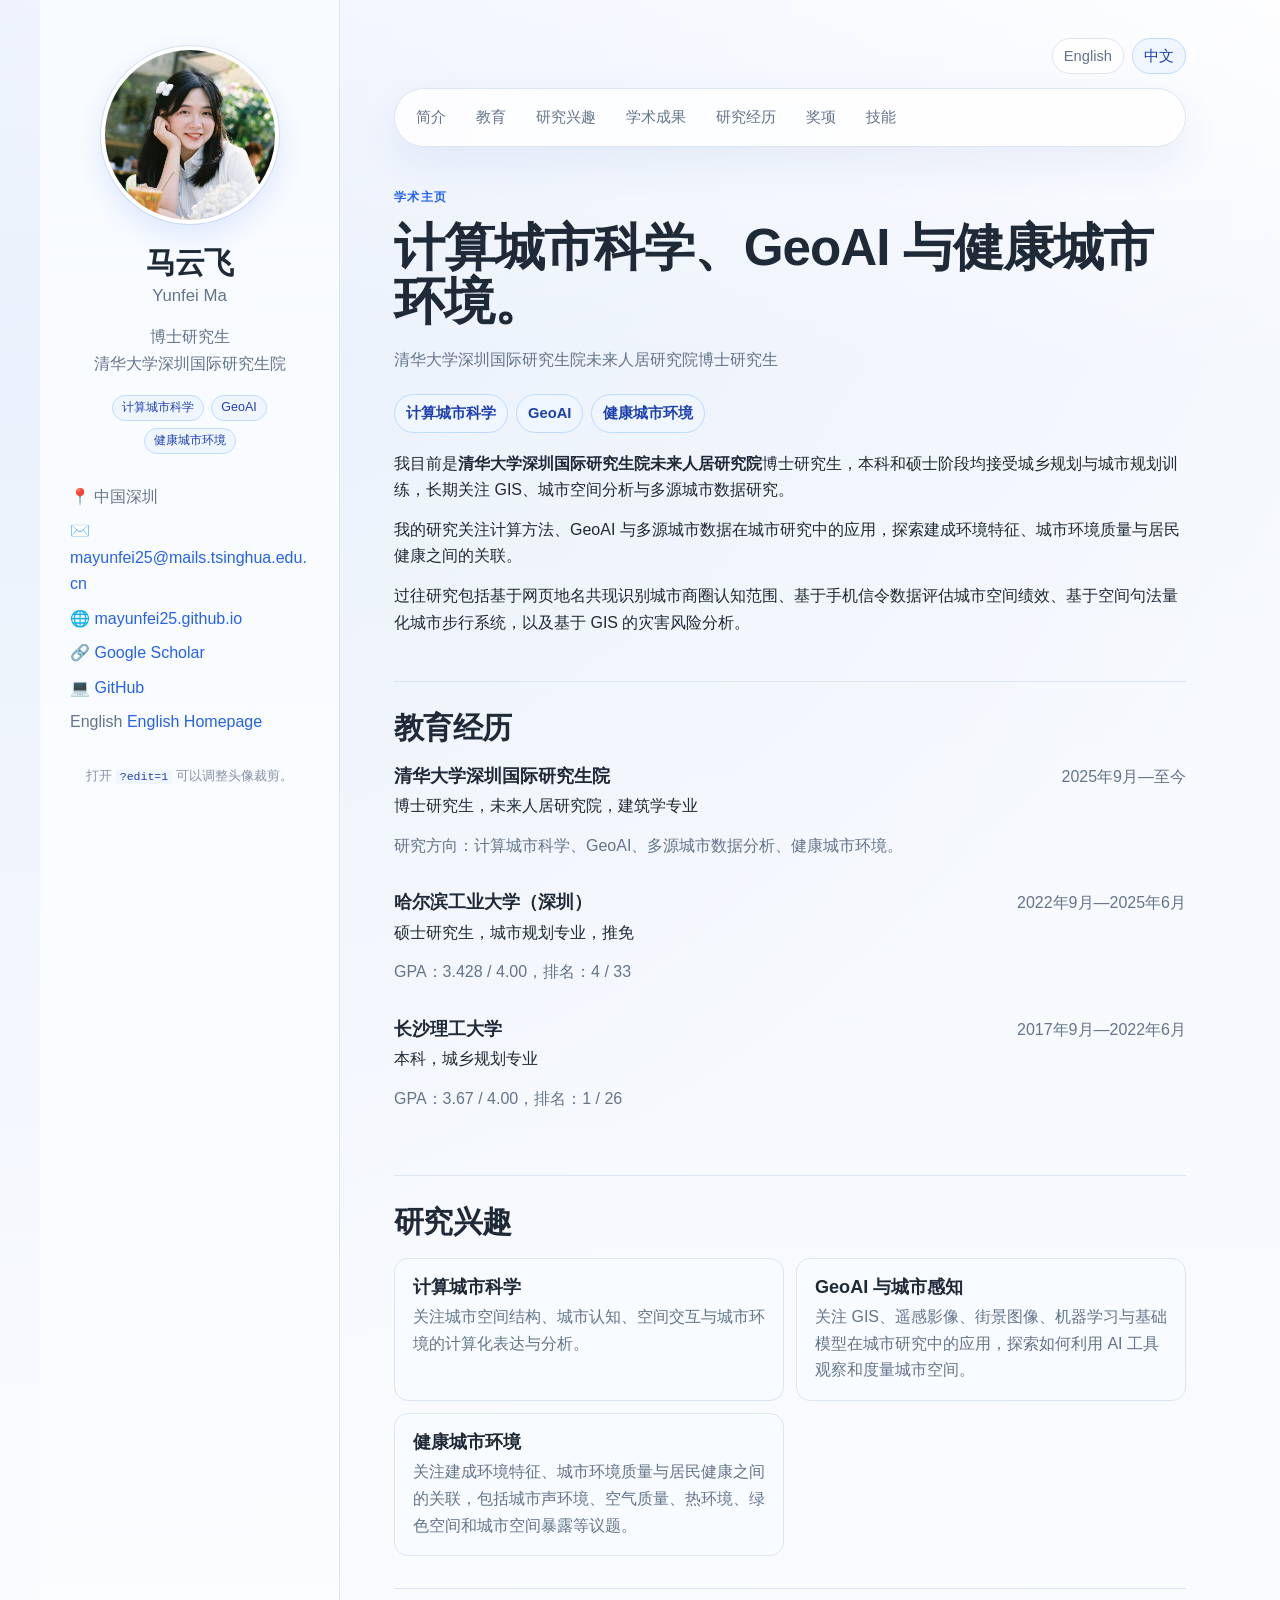
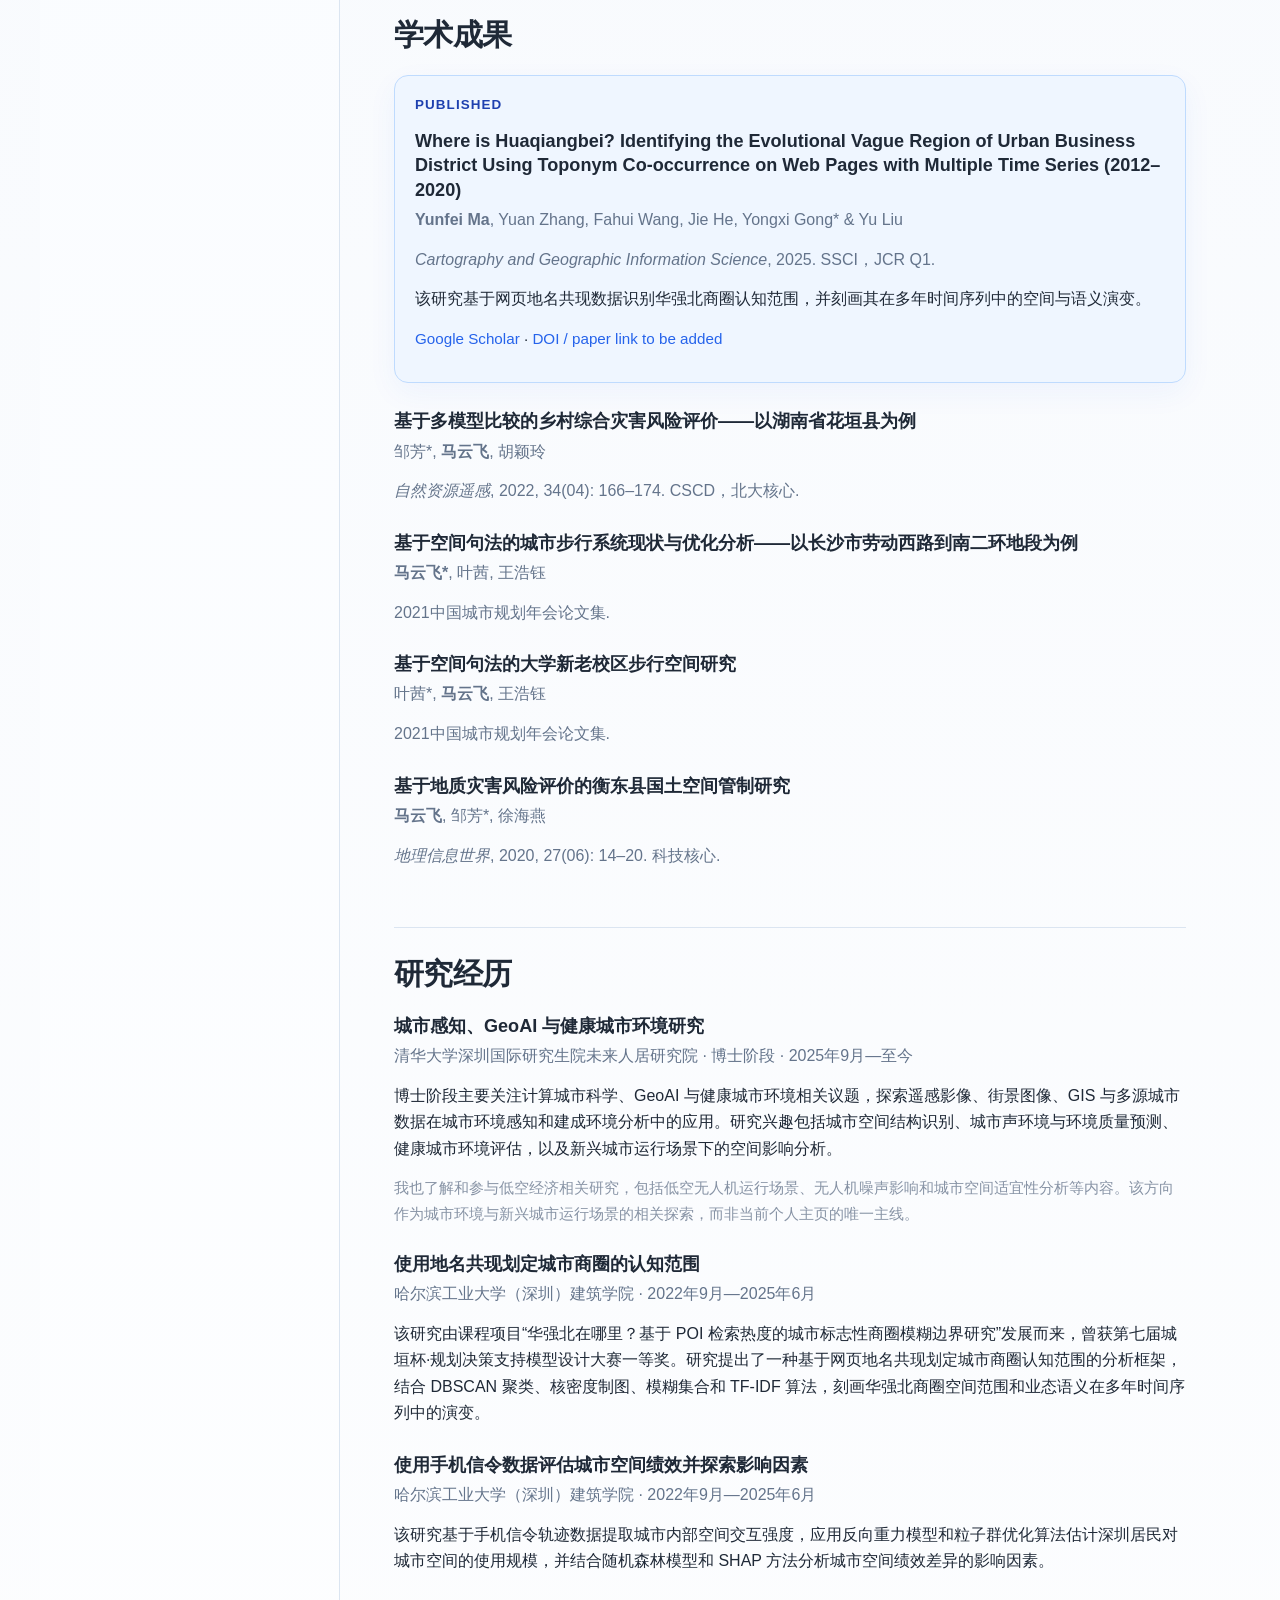
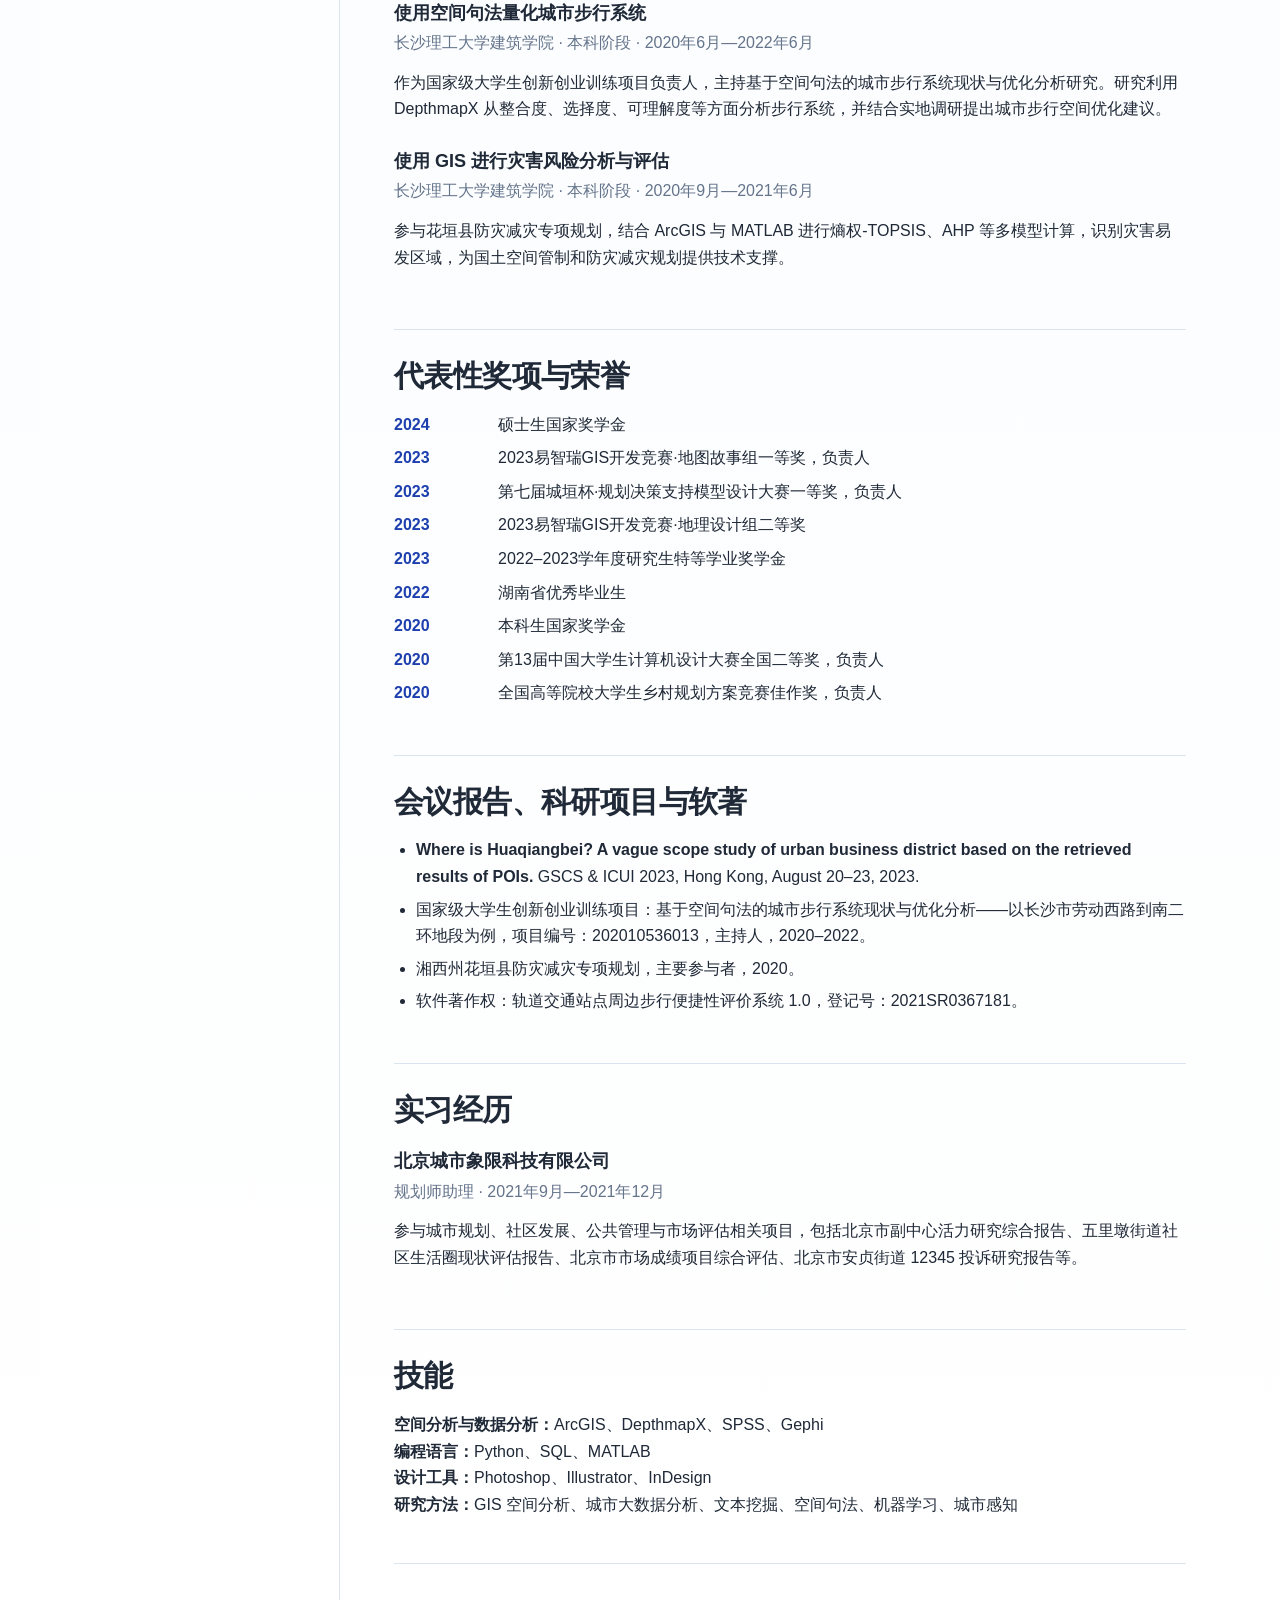
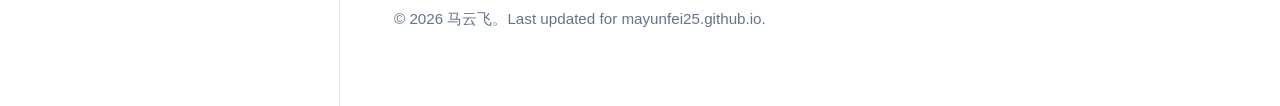
==== zh.html @ 51c007a1 "Add files via upload" ====
<!DOCTYPE html>
<html lang="zh-CN">
<head>
  <meta charset="UTF-8" />
  <meta name="viewport" content="width=device-width, initial-scale=1.0" />
  <title>马云飞 | 学术主页</title>
  <meta name="description" content="马云飞的学术主页：计算城市科学、GeoAI 与健康城市环境。" />
  <link rel="alternate" hreflang="en" href="index.html" />
  <link rel="stylesheet" href="styles.css" />
</head>

<body class="zh">
  <div class="page">
    <aside class="sidebar">
      <div class="profile">
        <div class="portrait-frame" id="portraitFrame" aria-label="马云飞头像">
          <img class="portrait" id="portraitImage" src="assets/profile.jpg" alt="马云飞头像" onerror="this.style.display='none';" />
          <div class="portrait-fallback">YM</div>
        </div>

        <h1>马云飞</h1>
        <p class="name-cn">Yunfei Ma</p>
        <p class="role">博士研究生<br />清华大学深圳国际研究生院</p>

        <div class="profile-tags">
          <span>计算城市科学</span>
          <span>GeoAI</span>
          <span>健康城市环境</span>
        </div>

        <ul class="profile-list">
          <li>📍 中国深圳</li>
          <li>✉️ <a href="mailto:mayunfei25@mails.tsinghua.edu.cn">mayunfei25@mails.tsinghua.edu.cn</a></li>
          <li>🌐 <a href="https://mayunfei25.github.io/">mayunfei25.github.io</a></li>
          <li>🔗 <a href="https://scholar.google.com/citations?hl=en&user=dMgCi0IAAAAJ">Google Scholar</a></li>
          <li>💻 <a href="https://github.com/mayunfei25">GitHub</a></li>
          <li>English <a href="index.html">English Homepage</a></li>
        </ul>

        <p class="photo-note">打开 <code>?edit=1</code> 可以调整头像裁剪。</p>
      </div>
    </aside>

    <main class="content">
      <div class="language-switch" aria-label="语言切换">
        <a href="index.html">English</a>
        <a class="active" href="zh.html">中文</a>
      </div>

      <nav class="topnav">
        <a href="#about">简介</a>
        <a href="#education">教育</a>
        <a href="#research">研究兴趣</a>
        <a href="#publications">学术成果</a>
        <a href="#projects">研究经历</a>
        <a href="#awards">奖项</a>
        <a href="#skills">技能</a>
      </nav>

      <section id="about" class="section intro-section">
        <p class="eyebrow">学术主页</p>
        <h2>计算城市科学、GeoAI 与健康城市环境。</h2>
        <p class="identity-line">清华大学深圳国际研究生院未来人居研究院博士研究生</p>
        <div class="interests-line">
          <span>计算城市科学</span>
          <span>GeoAI</span>
          <span>健康城市环境</span>
        </div>
        <p>
          我目前是<strong>清华大学深圳国际研究生院未来人居研究院</strong>博士研究生，本科和硕士阶段均接受城乡规划与城市规划训练，长期关注 GIS、城市空间分析与多源城市数据研究。
        </p>
        <p>
          我的研究关注计算方法、GeoAI 与多源城市数据在城市研究中的应用，探索建成环境特征、城市环境质量与居民健康之间的关联。
        </p>
        <p>
          过往研究包括基于网页地名共现识别城市商圈认知范围、基于手机信令数据评估城市空间绩效、基于空间句法量化城市步行系统，以及基于 GIS 的灾害风险分析。
        </p>
      </section>

      <section id="education" class="section">
        <h2>教育经历</h2>
        <div class="entry">
          <div class="entry-main">
            <h3>清华大学深圳国际研究生院</h3>
            <p>博士研究生，未来人居研究院，建筑学专业</p>
            <p class="muted">研究方向：计算城市科学、GeoAI、多源城市数据分析、健康城市环境。</p>
          </div>
          <div class="entry-date">2025年9月—至今</div>
        </div>
        <div class="entry">
          <div class="entry-main">
            <h3>哈尔滨工业大学（深圳）</h3>
            <p>硕士研究生，城市规划专业，推免</p>
            <p class="muted">GPA：3.428 / 4.00，排名：4 / 33</p>
          </div>
          <div class="entry-date">2022年9月—2025年6月</div>
        </div>
        <div class="entry">
          <div class="entry-main">
            <h3>长沙理工大学</h3>
            <p>本科，城乡规划专业</p>
            <p class="muted">GPA：3.67 / 4.00，排名：1 / 26</p>
          </div>
          <div class="entry-date">2017年9月—2022年6月</div>
        </div>
      </section>

      <section id="research" class="section">
        <h2>研究兴趣</h2>
        <div class="research-grid">
          <article>
            <h3>计算城市科学</h3>
            <p>关注城市空间结构、城市认知、空间交互与城市环境的计算化表达与分析。</p>
          </article>
          <article>
            <h3>GeoAI 与城市感知</h3>
            <p>关注 GIS、遥感影像、街景图像、机器学习与基础模型在城市研究中的应用，探索如何利用 AI 工具观察和度量城市空间。</p>
          </article>
          <article>
            <h3>健康城市环境</h3>
            <p>关注建成环境特征、城市环境质量与居民健康之间的关联，包括城市声环境、空气质量、热环境、绿色空间和城市空间暴露等议题。</p>
          </article>
        </div>
      </section>

      <section id="publications" class="section">
        <h2>学术成果</h2>
        <article class="publication featured">
          <p class="pub-status">Published</p>
          <h3>Where is Huaqiangbei? Identifying the Evolutional Vague Region of Urban Business District Using Toponym Co-occurrence on Web Pages with Multiple Time Series (2012–2020)</h3>
          <p class="authors"><strong>Yunfei Ma</strong>, Yuan Zhang, Fahui Wang, Jie He, Yongxi Gong* &amp; Yu Liu</p>
          <p class="venue"><em>Cartography and Geographic Information Science</em>, 2025. SSCI，JCR Q1.</p>
          <p>该研究基于网页地名共现数据识别华强北商圈认知范围，并刻画其在多年时间序列中的空间与语义演变。</p>
          <p class="links"><a href="https://scholar.google.com/citations?hl=en&user=dMgCi0IAAAAJ">Google Scholar</a> · <a href="#">DOI / paper link to be added</a></p>
        </article>
        <article class="publication">
          <h3>基于多模型比较的乡村综合灾害风险评价——以湖南省花垣县为例</h3>
          <p class="authors">邹芳*, <strong>马云飞</strong>, 胡颖玲</p>
          <p class="venue"><em>自然资源遥感</em>, 2022, 34(04): 166–174. CSCD，北大核心.</p>
        </article>
        <article class="publication">
          <h3>基于空间句法的城市步行系统现状与优化分析——以长沙市劳动西路到南二环地段为例</h3>
          <p class="authors"><strong>马云飞*</strong>, 叶茜, 王浩钰</p>
          <p class="venue">2021中国城市规划年会论文集.</p>
        </article>
        <article class="publication">
          <h3>基于空间句法的大学新老校区步行空间研究</h3>
          <p class="authors">叶茜*, <strong>马云飞</strong>, 王浩钰</p>
          <p class="venue">2021中国城市规划年会论文集.</p>
        </article>
        <article class="publication">
          <h3>基于地质灾害风险评价的衡东县国土空间管制研究</h3>
          <p class="authors"><strong>马云飞</strong>, 邹芳*, 徐海燕</p>
          <p class="venue"><em>地理信息世界</em>, 2020, 27(06): 14–20. 科技核心.</p>
        </article>
      </section>

      <section id="projects" class="section">
        <h2>研究经历</h2>
        <article class="project">
          <h3>城市感知、GeoAI 与健康城市环境研究</h3>
          <p class="muted">清华大学深圳国际研究生院未来人居研究院 · 博士阶段 · 2025年9月—至今</p>
          <p>博士阶段主要关注计算城市科学、GeoAI 与健康城市环境相关议题，探索遥感影像、街景图像、GIS 与多源城市数据在城市环境感知和建成环境分析中的应用。研究兴趣包括城市空间结构识别、城市声环境与环境质量预测、健康城市环境评估，以及新兴城市运行场景下的空间影响分析。</p>
          <p class="subtle-note">我也了解和参与低空经济相关研究，包括低空无人机运行场景、无人机噪声影响和城市空间适宜性分析等内容。该方向作为城市环境与新兴城市运行场景的相关探索，而非当前个人主页的唯一主线。</p>
        </article>
        <article class="project">
          <h3>使用地名共现划定城市商圈的认知范围</h3>
          <p class="muted">哈尔滨工业大学（深圳）建筑学院 · 2022年9月—2025年6月</p>
          <p>该研究由课程项目“华强北在哪里？基于 POI 检索热度的城市标志性商圈模糊边界研究”发展而来，曾获第七届城垣杯·规划决策支持模型设计大赛一等奖。研究提出了一种基于网页地名共现划定城市商圈认知范围的分析框架，结合 DBSCAN 聚类、核密度制图、模糊集合和 TF-IDF 算法，刻画华强北商圈空间范围和业态语义在多年时间序列中的演变。</p>
        </article>
        <article class="project">
          <h3>使用手机信令数据评估城市空间绩效并探索影响因素</h3>
          <p class="muted">哈尔滨工业大学（深圳）建筑学院 · 2022年9月—2025年6月</p>
          <p>该研究基于手机信令轨迹数据提取城市内部空间交互强度，应用反向重力模型和粒子群优化算法估计深圳居民对城市空间的使用规模，并结合随机森林模型和 SHAP 方法分析城市空间绩效差异的影响因素。</p>
        </article>
        <article class="project">
          <h3>使用空间句法量化城市步行系统</h3>
          <p class="muted">长沙理工大学建筑学院 · 本科阶段 · 2020年6月—2022年6月</p>
          <p>作为国家级大学生创新创业训练项目负责人，主持基于空间句法的城市步行系统现状与优化分析研究。研究利用 DepthmapX 从整合度、选择度、可理解度等方面分析步行系统，并结合实地调研提出城市步行空间优化建议。</p>
        </article>
        <article class="project">
          <h3>使用 GIS 进行灾害风险分析与评估</h3>
          <p class="muted">长沙理工大学建筑学院 · 本科阶段 · 2020年9月—2021年6月</p>
          <p>参与花垣县防灾减灾专项规划，结合 ArcGIS 与 MATLAB 进行熵权-TOPSIS、AHP 等多模型计算，识别灾害易发区域，为国土空间管制和防灾减灾规划提供技术支撑。</p>
        </article>
      </section>

      <section id="awards" class="section">
        <h2>代表性奖项与荣誉</h2>
        <ul class="award-list">
          <li><span>2024</span> 硕士生国家奖学金</li>
          <li><span>2023</span> 2023易智瑞GIS开发竞赛·地图故事组一等奖，负责人</li>
          <li><span>2023</span> 第七届城垣杯·规划决策支持模型设计大赛一等奖，负责人</li>
          <li><span>2023</span> 2023易智瑞GIS开发竞赛·地理设计组二等奖</li>
          <li><span>2023</span> 2022–2023学年度研究生特等学业奖学金</li>
          <li><span>2022</span> 湖南省优秀毕业生</li>
          <li><span>2020</span> 本科生国家奖学金</li>
          <li><span>2020</span> 第13届中国大学生计算机设计大赛全国二等奖，负责人</li>
          <li><span>2020</span> 全国高等院校大学生乡村规划方案竞赛佳作奖，负责人</li>
        </ul>
      </section>

      <section id="presentations" class="section">
        <h2>会议报告、科研项目与软著</h2>
        <ul class="compact-list">
          <li><strong>Where is Huaqiangbei? A vague scope study of urban business district based on the retrieved results of POIs.</strong> GSCS &amp; ICUI 2023, Hong Kong, August 20–23, 2023.</li>
          <li>国家级大学生创新创业训练项目：基于空间句法的城市步行系统现状与优化分析——以长沙市劳动西路到南二环地段为例，项目编号：202010536013，主持人，2020–2022。</li>
          <li>湘西州花垣县防灾减灾专项规划，主要参与者，2020。</li>
          <li>软件著作权：轨道交通站点周边步行便捷性评价系统 1.0，登记号：2021SR0367181。</li>
        </ul>
      </section>

      <section id="internship" class="section">
        <h2>实习经历</h2>
        <article class="project">
          <h3>北京城市象限科技有限公司</h3>
          <p class="muted">规划师助理 · 2021年9月—2021年12月</p>
          <p>参与城市规划、社区发展、公共管理与市场评估相关项目，包括北京市副中心活力研究综合报告、五里墩街道社区生活圈现状评估报告、北京市市场成绩项目综合评估、北京市安贞街道 12345 投诉研究报告等。</p>
        </article>
      </section>

      <section id="skills" class="section">
        <h2>技能</h2>
        <p>
          <strong>空间分析与数据分析：</strong>ArcGIS、DepthmapX、SPSS、Gephi<br />
          <strong>编程语言：</strong>Python、SQL、MATLAB<br />
          <strong>设计工具：</strong>Photoshop、Illustrator、InDesign<br />
          <strong>研究方法：</strong>GIS 空间分析、城市大数据分析、文本挖掘、空间句法、机器学习、城市感知
        </p>
      </section>

      <footer class="footer">
        <p>© 2026 马云飞。Last updated for mayunfei25.github.io.</p>
      </footer>
    </main>
  </div>


  <div id="cropEditor" class="crop-editor" aria-live="polite">
    <div class="crop-editor-header">
      <strong>Realtime portrait editor</strong>
      <button type="button" id="closeCropEditor" aria-label="Close editor">×</button>
    </div>

    <p class="crop-editor-help">
      Drag the portrait directly. Use the mouse wheel or slider to zoom.
    </p>

    <label>
      Move X
      <input id="cropX" type="range" min="-220" max="220" step="1" value="2" />
      <span id="cropXValue">2px</span>
    </label>

    <label>
      Move Y
      <input id="cropY" type="range" min="-220" max="220" step="1" value="-7" />
      <span id="cropYValue">-7px</span>
    </label>

    <label>
      Zoom
      <input id="cropScale" type="range" min="1" max="3" step="0.01" value="1.09" />
      <span id="cropScaleValue">1.09</span>
    </label>

    <div class="crop-editor-actions">
      <button type="button" id="copyCropCss">Copy final CSS</button>
      <button type="button" id="resetCrop">Reset</button>
    </div>

    <textarea id="cropCssOutput" readonly></textarea>

    <p class="crop-editor-help small">
      Paste the copied variables into the <code>:root</code> block in <code>styles.css</code>, then commit.
    </p>
  </div>

  <script src="script.js"></script>
</body>
</html>
---- styles.css ----
:root {
  --text: #1f2937;
  --muted: #64748b;
  --soft-muted: #8793a5;
  --line: #dbe5f1;
  --link: #2563eb;
  --link-hover: #1d4ed8;
  --sidebar: #f8fbff;
  --page-bg: #f6f9fd;
  --surface: #ffffff;
  --surface-soft: #f8fbff;
  --blue-soft: #eff6ff;
  --blue-line: #bfdbfe;
  --blue-ink: #1e40af;
  --shadow: 0 16px 42px rgba(30, 64, 175, 0.07);
  --max-width: 1200px;

  /*
    Portrait crop variables.
    Your current preferred values are saved here.
    Use https://mayunfei25.github.io/?edit=1 to adjust visually.
  */
  --portrait-move-x: 2px;
  --portrait-move-y: -7px;
  --portrait-scale: 1.09;
}

* {
  box-sizing: border-box;
}

html {
  scroll-behavior: smooth;
}

body {
  margin: 0;
  color: var(--text);
  background:
    radial-gradient(circle at 0% 0%, rgba(37, 99, 235, 0.075), transparent 28%),
    linear-gradient(180deg, #ffffff 0%, var(--page-bg) 360px, #ffffff 100%);
  font-family: Inter, -apple-system, BlinkMacSystemFont, "Segoe UI", Roboto, "Helvetica Neue",
    Arial, "PingFang SC", "Microsoft YaHei", sans-serif;
  font-size: 16px;
  line-height: 1.66;
}

a {
  color: var(--link);
  text-decoration: none;
}

a:hover {
  color: var(--link-hover);
  text-decoration: underline;
}

code {
  font-family: "SFMono-Regular", Consolas, "Liberation Mono", Menlo, monospace;
  font-size: 0.88em;
  background: var(--blue-soft);
  color: var(--blue-ink);
  padding: 0.08rem 0.25rem;
  border-radius: 4px;
}

.page {
  max-width: var(--max-width);
  margin: 0 auto;
  display: grid;
  grid-template-columns: 300px minmax(0, 1fr);
  min-height: 100vh;
}

.sidebar {
  border-right: 1px solid var(--line);
  background: linear-gradient(180deg, var(--sidebar), #ffffff);
  padding: 46px 30px;
}

.profile {
  position: sticky;
  top: 36px;
  text-align: center;
}

.portrait-frame {
  position: relative;
  width: 178px;
  height: 178px;
  margin: 0 auto;
  border-radius: 50%;
  overflow: hidden;
  border: 4px solid #ffffff;
  background: #ffffff;
  box-shadow: 0 12px 30px rgba(37, 99, 235, 0.12), 0 0 0 1px var(--line);
}

.portrait-frame.editing {
  outline: 3px solid rgba(37, 99, 235, 0.22);
  cursor: grab;
}

.portrait-frame.editing:active {
  cursor: grabbing;
}

.portrait {
  position: absolute;
  z-index: 2;
  top: 50%;
  left: 50%;
  width: auto;
  height: auto;
  max-width: none;
  max-height: none;
  min-width: 100%;
  min-height: 100%;
  display: block;
  user-select: none;
  -webkit-user-drag: none;
  transform:
    translate(-50%, -50%)
    translate(var(--portrait-move-x), var(--portrait-move-y))
    scale(var(--portrait-scale));
  transform-origin: center center;
}

.portrait.is-landscape {
  height: 100%;
  width: auto;
}

.portrait.is-portrait,
.portrait.is-square {
  width: 100%;
  height: auto;
}

.portrait-fallback {
  position: absolute;
  inset: 0;
  z-index: 1;
  display: grid;
  place-items: center;
  background: linear-gradient(135deg, #eff6ff, #f8fbff);
  color: var(--link);
  font-size: 2.4rem;
  font-weight: 800;
  letter-spacing: 0.02em;
}

.profile h1 {
  margin: 22px 0 2px;
  font-size: 1.86rem;
  line-height: 1.15;
  letter-spacing: -0.035em;
}

.name-cn {
  margin: 0 0 14px;
  color: var(--muted);
  font-size: 1.05rem;
}

.role {
  color: var(--muted);
  margin: 0 0 18px;
}

.profile-tags {
  display: flex;
  flex-wrap: wrap;
  justify-content: center;
  gap: 7px;
  margin-bottom: 22px;
}

.profile-tags span {
  color: var(--blue-ink);
  background: var(--blue-soft);
  border: 1px solid var(--blue-line);
  border-radius: 999px;
  padding: 5px 9px;
  font-size: 0.78rem;
  line-height: 1.1;
}

.profile-list {
  list-style: none;
  padding: 0;
  margin: 0;
  text-align: left;
  display: inline-block;
  word-break: break-word;
}

.profile-list li {
  margin: 8px 0;
  color: var(--muted);
}

.photo-note {
  margin: 22px auto 0;
  max-width: 210px;
  color: var(--soft-muted);
  font-size: 0.82rem;
  line-height: 1.45;
}

.content {
  padding: 38px 54px 60px;
  max-width: 900px;
}

.topnav {
  border: 1px solid var(--line);
  border-radius: 999px;
  padding: 9px;
  margin-bottom: 30px;
  display: flex;
  gap: 6px;
  flex-wrap: wrap;
  background: rgba(255, 255, 255, 0.86);
  box-shadow: var(--shadow);
}

.topnav a {
  color: var(--muted);
  border-radius: 999px;
  padding: 7px 12px;
  font-size: 0.94rem;
}

.topnav a:hover {
  color: var(--blue-ink);
  background: var(--blue-soft);
  text-decoration: none;
}

.section {
  padding: 28px 0 32px;
  border-bottom: 1px solid var(--line);
}

.section h2 {
  margin: 0 0 18px;
  font-size: 1.86rem;
  line-height: 1.2;
  font-weight: 750;
  letter-spacing: -0.035em;
}

.intro-section {
  padding-top: 10px;
}

.intro-section h2 {
  max-width: 760px;
  font-size: clamp(2rem, 4vw, 3.25rem);
  line-height: 1.05;
  letter-spacing: -0.06em;
}

.eyebrow {
  margin: 0 0 10px;
  color: var(--link);
  text-transform: uppercase;
  letter-spacing: 0.12em;
  font-size: 0.78rem;
  font-weight: 800;
}

.section h3 {
  margin: 0 0 5px;
  font-size: 1.13rem;
  line-height: 1.35;
}

.section p {
  margin: 0 0 13px;
}

.muted,
.authors,
.venue,
.entry-date {
  color: var(--muted);
}

ul {
  padding-left: 22px;
  margin-top: 0;
}

li {
  margin: 7px 0;
}

.news-list,
.award-list {
  list-style: none;
  padding-left: 0;
}

.news-list li,
.award-list li {
  display: grid;
  grid-template-columns: 88px 1fr;
  gap: 16px;
}

.news-list span,
.award-list span {
  font-weight: 750;
  color: var(--blue-ink);
}

.research-grid {
  display: grid;
  grid-template-columns: 1fr 1fr;
  gap: 12px;
}

.research-grid article {
  background: var(--surface-soft);
  border: 1px solid var(--line);
  border-radius: 14px;
  padding: 16px 18px;
}

.research-grid p {
  color: var(--muted);
  margin-bottom: 0;
}

.entry {
  display: grid;
  grid-template-columns: 1fr auto;
  gap: 18px;
  margin: 18px 0;
}

.project,
.publication {
  margin: 22px 0 26px;
}

.publication.featured {
  border: 1px solid var(--blue-line);
  background: var(--blue-soft);
  border-radius: 14px;
  padding: 18px 20px;
  box-shadow: 0 10px 30px rgba(37, 99, 235, 0.055);
}

.pub-status {
  color: var(--blue-ink);
  font-size: 0.84rem;
  font-weight: 750;
  text-transform: uppercase;
  letter-spacing: 0.08em;
  margin-bottom: 8px;
}

.links {
  font-size: 0.95rem;
}

.footer {
  padding-top: 26px;
  color: var(--muted);
  font-size: 0.95rem;
}

/* Realtime crop editor. It appears only when the URL contains ?edit=1. */
.crop-editor {
  display: none;
  position: fixed;
  right: 22px;
  bottom: 22px;
  z-index: 9999;
  width: min(380px, calc(100vw - 44px));
  background: #ffffff;
  border: 1px solid var(--line);
  border-radius: 14px;
  box-shadow: 0 18px 60px rgba(15, 23, 42, 0.16);
  padding: 16px;
}

.crop-editor.is-visible {
  display: block;
}

.crop-editor-header {
  display: flex;
  justify-content: space-between;
  align-items: center;
  gap: 12px;
}

.crop-editor-header button {
  border: 0;
  background: var(--blue-soft);
  color: var(--blue-ink);
  border-radius: 999px;
  width: 28px;
  height: 28px;
  cursor: pointer;
  font-size: 18px;
}

.crop-editor-help {
  color: var(--muted);
  font-size: 0.9rem;
  margin: 10px 0 14px;
}

.crop-editor-help.small {
  font-size: 0.82rem;
  margin-bottom: 0;
}

.crop-editor label {
  display: grid;
  grid-template-columns: 72px 1fr 54px;
  gap: 10px;
  align-items: center;
  margin: 12px 0;
  color: var(--muted);
  font-size: 0.92rem;
}

.crop-editor input[type="range"] {
  width: 100%;
}

.crop-editor-actions {
  display: flex;
  gap: 8px;
  margin: 14px 0 10px;
}

.crop-editor-actions button {
  border: 1px solid var(--line);
  background: #f8fbff;
  border-radius: 8px;
  padding: 8px 10px;
  cursor: pointer;
}

.crop-editor-actions button:first-child {
  background: var(--link);
  color: #ffffff;
  border-color: var(--link);
}

.crop-editor textarea {
  width: 100%;
  min-height: 92px;
  resize: vertical;
  border: 1px solid var(--line);
  border-radius: 8px;
  padding: 10px;
  font-family: "SFMono-Regular", Consolas, "Liberation Mono", Menlo, monospace;
  font-size: 0.82rem;
  color: var(--text);
}

@media (max-width: 880px) {
  .page {
    display: block;
  }

  .sidebar {
    border-right: 0;
    border-bottom: 1px solid var(--line);
    padding: 28px 22px;
  }

  .profile {
    position: static;
  }

  .profile-list {
    text-align: center;
  }

  .content {
    padding: 28px 22px 48px;
    max-width: none;
  }

  .topnav {
    border-radius: 18px;
  }

  .entry,
  .news-list li,
  .award-list li,
  .research-grid {
    grid-template-columns: 1fr;
    gap: 3px;
  }

  .crop-editor {
    right: 12px;
    bottom: 12px;
    width: calc(100vw - 24px);
  }
}


/* Bilingual website additions */
.language-switch {
  display: flex;
  justify-content: flex-end;
  align-items: center;
  gap: 8px;
  margin-bottom: 14px;
  color: var(--soft-muted);
  font-size: 0.92rem;
}

.language-switch a {
  border: 1px solid var(--line);
  border-radius: 999px;
  padding: 5px 11px;
  color: var(--muted);
  background: rgba(255, 255, 255, 0.82);
}

.language-switch a.active,
.language-switch a:hover {
  color: var(--blue-ink);
  background: var(--blue-soft);
  border-color: var(--blue-line);
  text-decoration: none;
}

.identity-line {
  color: var(--muted);
  margin-top: -6px;
  margin-bottom: 18px;
  font-size: 1.02rem;
}

.interests-line {
  display: inline-flex;
  flex-wrap: wrap;
  gap: 8px;
  align-items: center;
  margin: 8px 0 18px;
}

.interests-line span {
  color: var(--blue-ink);
  background: var(--blue-soft);
  border: 1px solid var(--blue-line);
  border-radius: 999px;
  padding: 6px 11px;
  font-weight: 650;
  font-size: 0.92rem;
}

.subtle-note {
  color: var(--soft-muted);
  font-size: 0.95rem;
}

.zh .section h2,
.zh .intro-section h2 {
  letter-spacing: -0.02em;
}

.zh .topnav a {
  font-size: 0.93rem;
}

.compact-list li {
  margin: 6px 0;
}
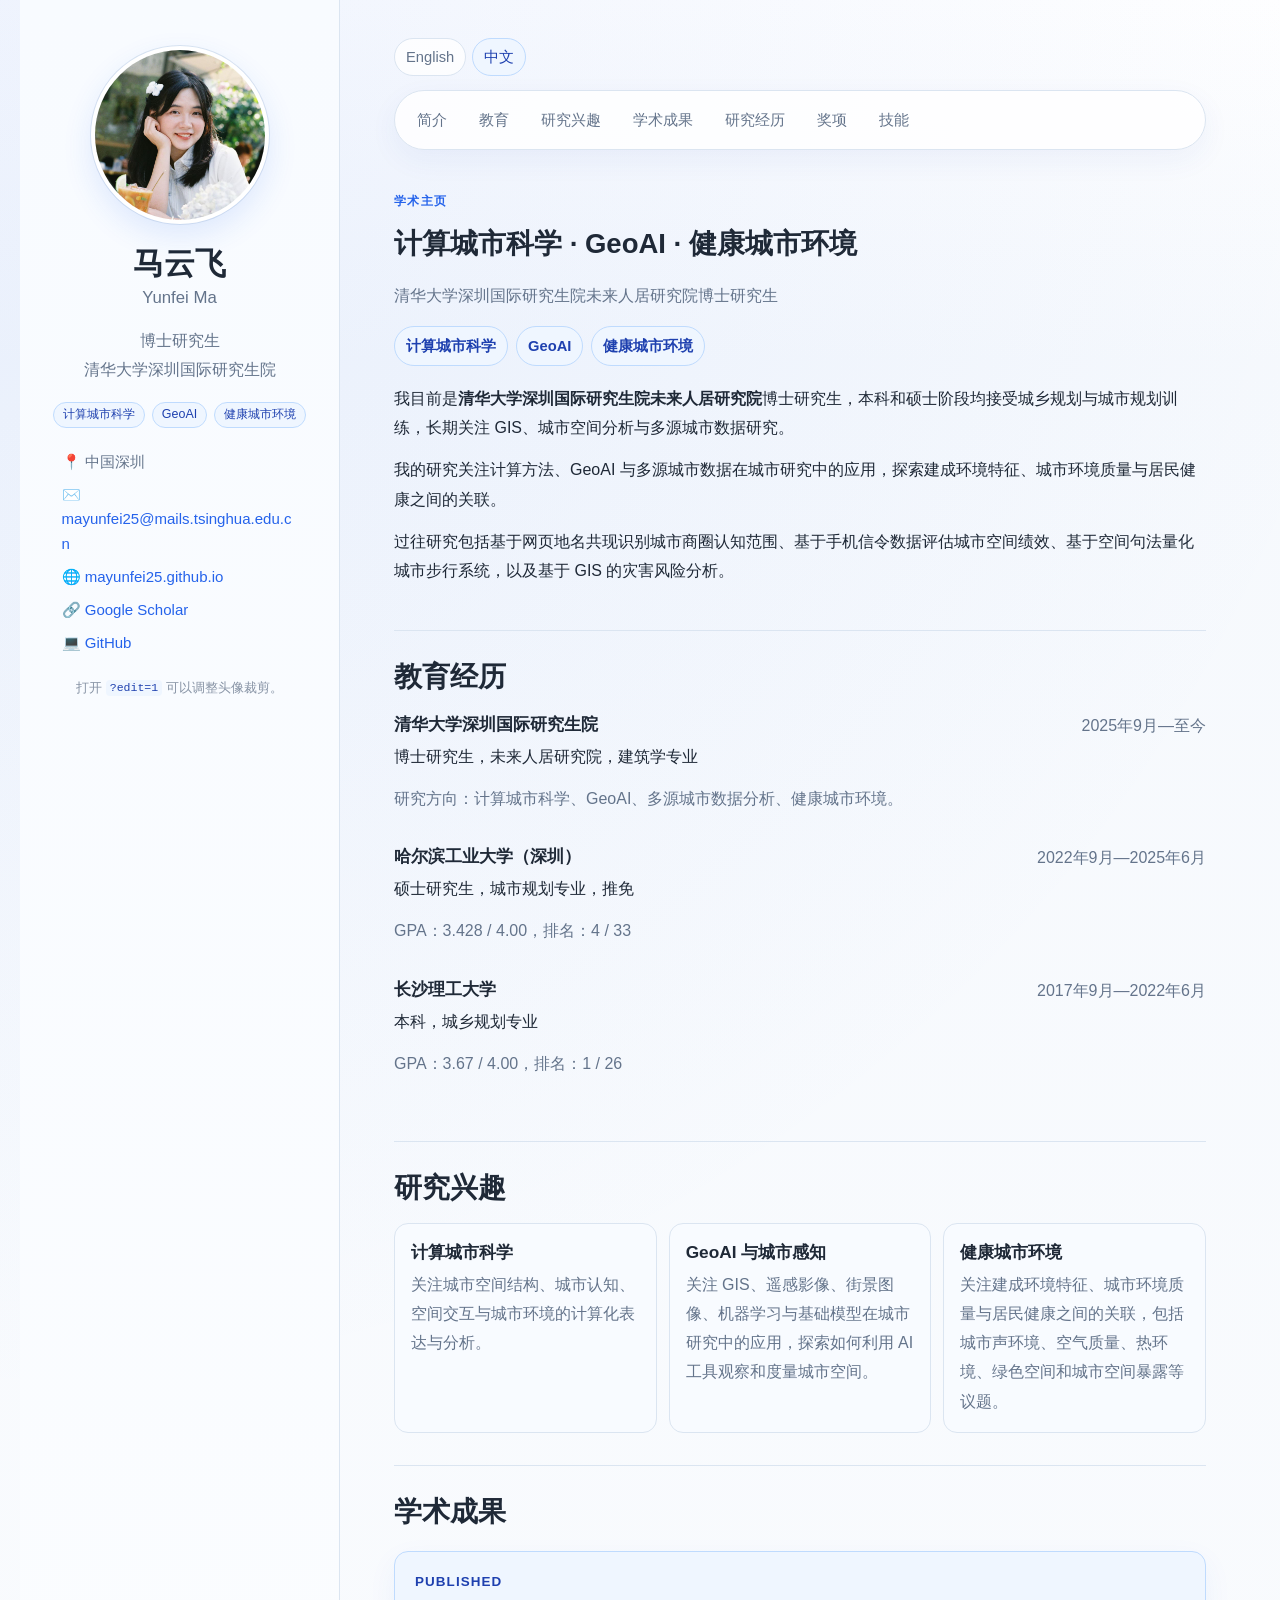
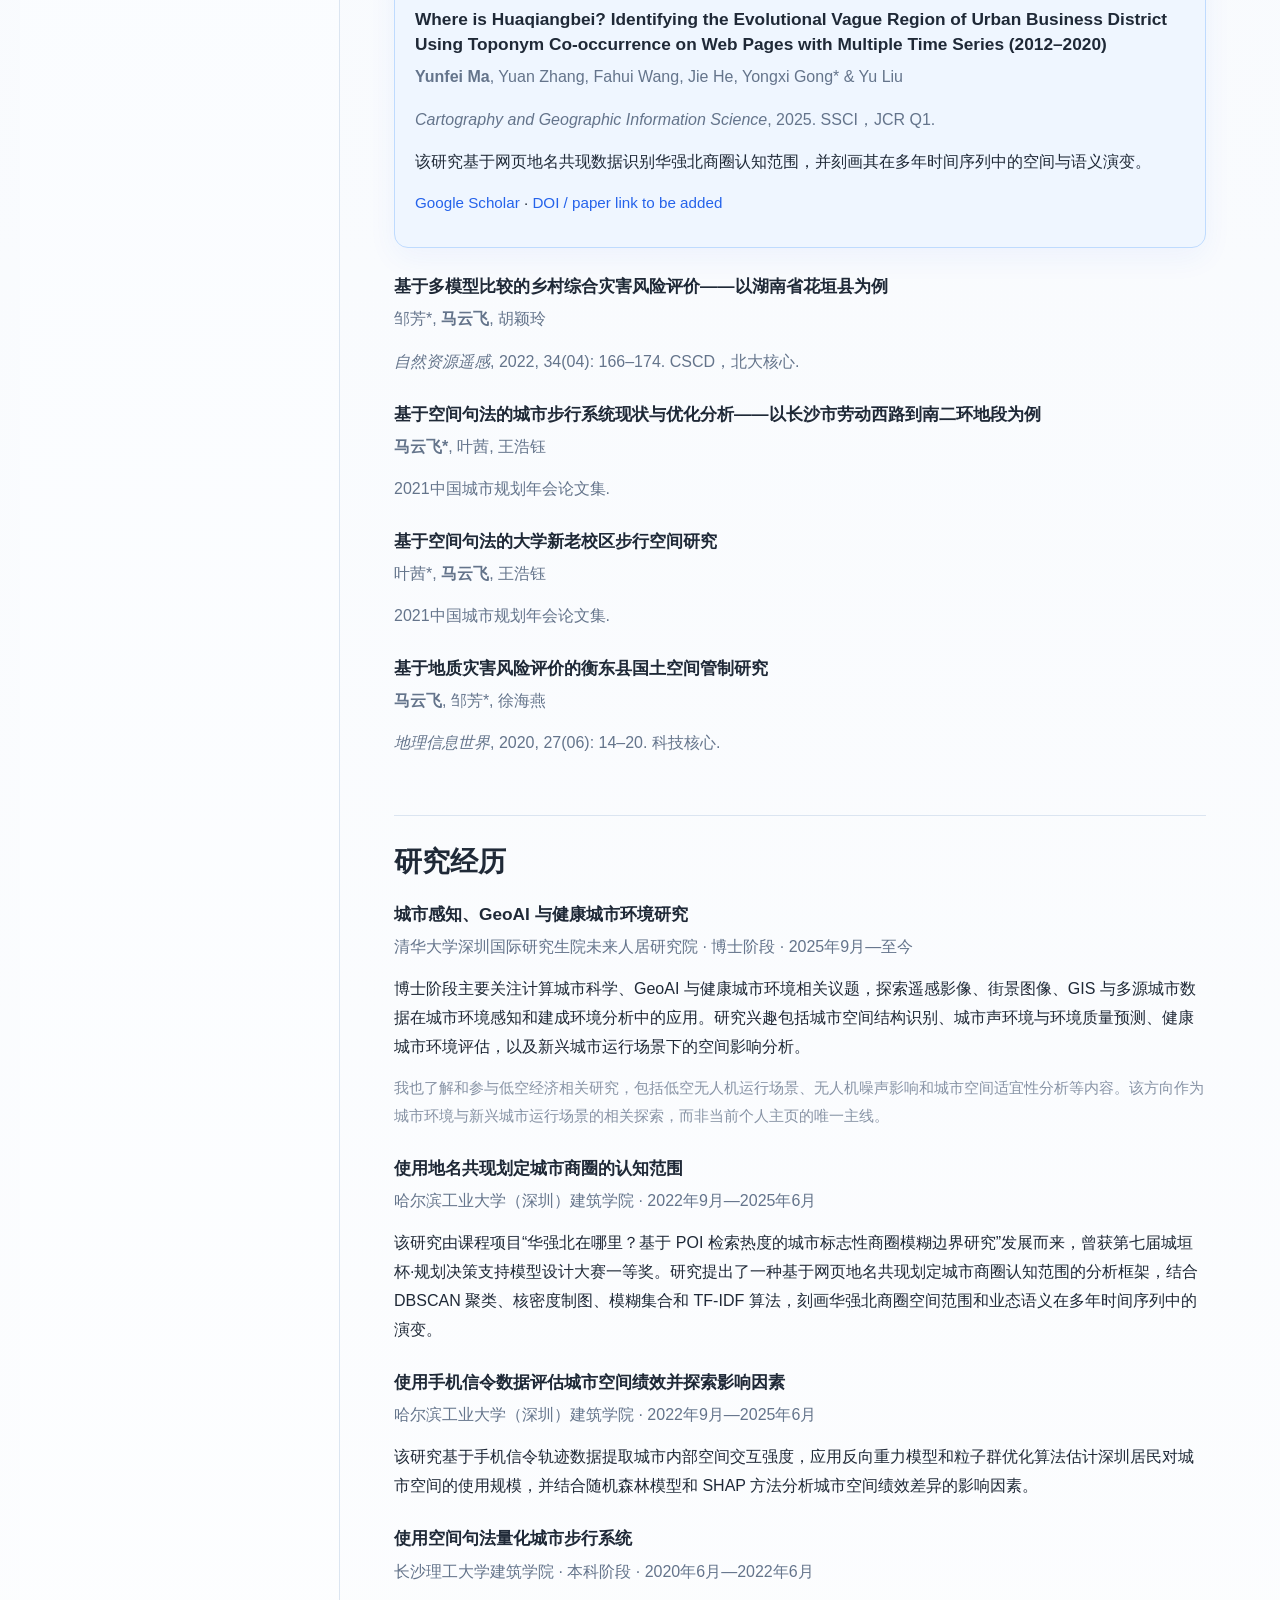
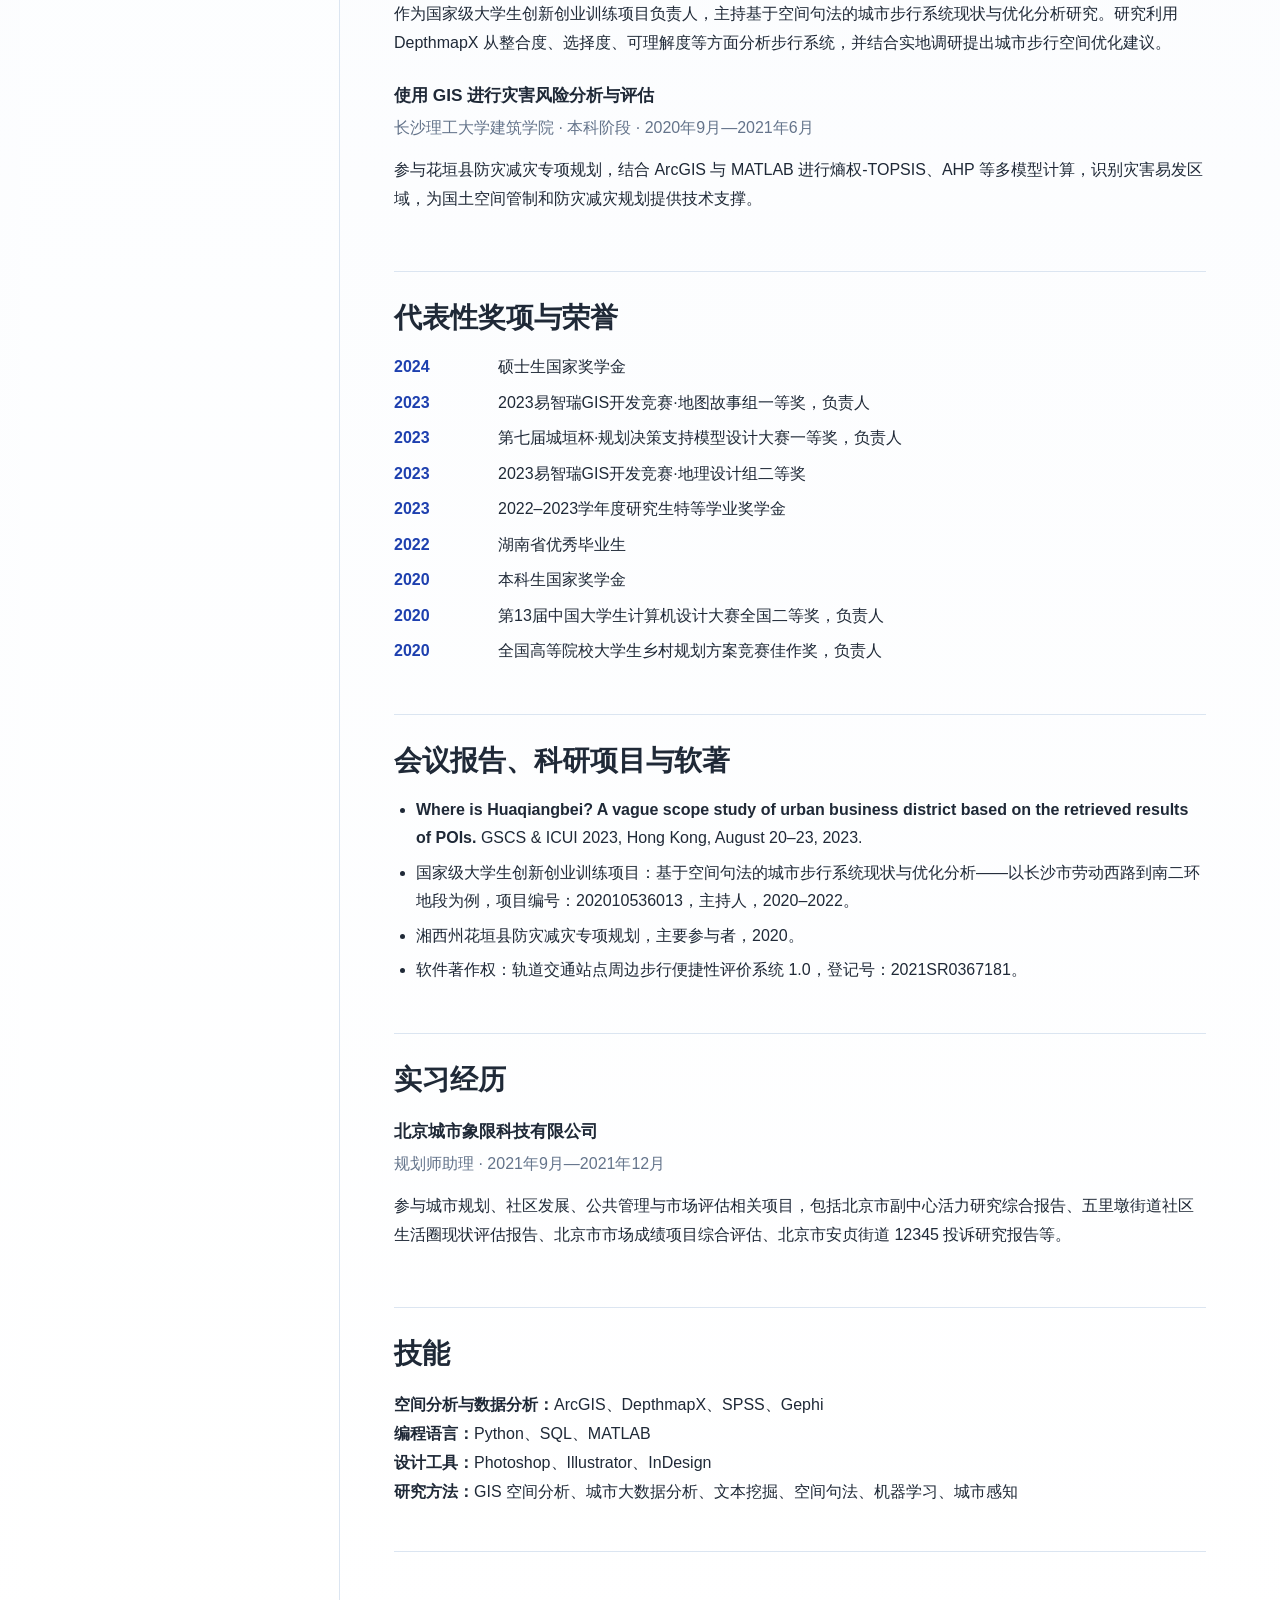
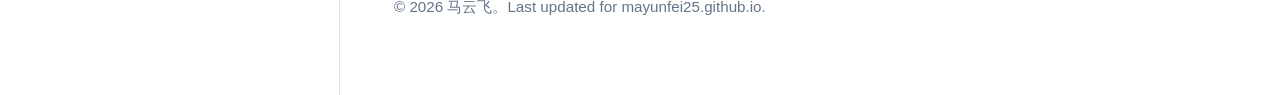
==== commit fcf2939a: "Add files via upload" ====
--- a/zh.html
+++ b/zh.html
@@ -34,7 +34,6 @@
           <li>🌐 <a href="https://mayunfei25.github.io/">mayunfei25.github.io</a></li>
           <li>🔗 <a href="https://scholar.google.com/citations?hl=en&user=dMgCi0IAAAAJ">Google Scholar</a></li>
           <li>💻 <a href="https://github.com/mayunfei25">GitHub</a></li>
-          <li>English <a href="index.html">English Homepage</a></li>
         </ul>
 
         <p class="photo-note">打开 <code>?edit=1</code> 可以调整头像裁剪。</p>
@@ -59,7 +58,7 @@
 
       <section id="about" class="section intro-section">
         <p class="eyebrow">学术主页</p>
-        <h2>计算城市科学、GeoAI 与健康城市环境。</h2>
+        <h2>计算城市科学 · GeoAI · 健康城市环境</h2>
         <p class="identity-line">清华大学深圳国际研究生院未来人居研究院博士研究生</p>
         <div class="interests-line">
           <span>计算城市科学</span>
@@ -238,41 +237,41 @@
 
   <div id="cropEditor" class="crop-editor" aria-live="polite">
     <div class="crop-editor-header">
-      <strong>Realtime portrait editor</strong>
+      <strong>头像裁剪编辑器</strong>
       <button type="button" id="closeCropEditor" aria-label="Close editor">×</button>
     </div>
 
     <p class="crop-editor-help">
-      Drag the portrait directly. Use the mouse wheel or slider to zoom.
+      可以直接拖动头像，也可以用滑轮或滑块缩放。
     </p>
 
     <label>
-      Move X
+      横向
       <input id="cropX" type="range" min="-220" max="220" step="1" value="2" />
       <span id="cropXValue">2px</span>
     </label>
 
     <label>
-      Move Y
+      纵向
       <input id="cropY" type="range" min="-220" max="220" step="1" value="-7" />
       <span id="cropYValue">-7px</span>
     </label>
 
     <label>
-      Zoom
+      缩放
       <input id="cropScale" type="range" min="1" max="3" step="0.01" value="1.09" />
       <span id="cropScaleValue">1.09</span>
     </label>
 
     <div class="crop-editor-actions">
-      <button type="button" id="copyCropCss">Copy final CSS</button>
-      <button type="button" id="resetCrop">Reset</button>
+      <button type="button" id="copyCropCss">复制 CSS</button>
+      <button type="button" id="resetCrop">重置</button>
     </div>
 
     <textarea id="cropCssOutput" readonly></textarea>
 
     <p class="crop-editor-help small">
-      Paste the copied variables into the <code>:root</code> block in <code>styles.css</code>, then commit.
+      把复制的变量粘贴到 <code>styles.css</code> 的 <code>:root</code> 中，然后提交。
     </p>
   </div>
 
--- a/styles.css
+++ b/styles.css
@@ -13,7 +13,7 @@
   --blue-line: #bfdbfe;
   --blue-ink: #1e40af;
   --shadow: 0 16px 42px rgba(30, 64, 175, 0.07);
-  --max-width: 1200px;
+  --max-width: 1240px;
 
   /*
     Portrait crop variables.
@@ -68,7 +68,7 @@
   max-width: var(--max-width);
   margin: 0 auto;
   display: grid;
-  grid-template-columns: 300px minmax(0, 1fr);
+  grid-template-columns: 320px minmax(0, 1fr);
   min-height: 100vh;
 }
 
@@ -580,3 +580,106 @@
 .compact-list li {
   margin: 6px 0;
 }
+
+
+/* Chinese layout refinements: use CJK-first fonts and avoid English-style oversized headings. */
+body.zh {
+  font-family: -apple-system, BlinkMacSystemFont, "PingFang SC", "Hiragino Sans GB",
+    "Microsoft YaHei", "Noto Sans CJK SC", "Noto Sans SC", Arial, sans-serif;
+  line-height: 1.78;
+}
+
+.zh .content {
+  max-width: 920px;
+}
+
+.zh .profile h1,
+.zh .section h2,
+.zh .intro-section h2 {
+  letter-spacing: 0;
+}
+
+.zh .profile h1 {
+  font-size: 1.92rem;
+}
+
+.zh .intro-section h2 {
+  max-width: 820px;
+  font-size: clamp(2.05rem, 3.25vw, 2.8rem);
+  line-height: 1.16;
+  font-weight: 800;
+  margin-bottom: 20px;
+}
+
+.zh .section h2 {
+  font-size: 1.72rem;
+  line-height: 1.28;
+  font-weight: 800;
+}
+
+.zh .section h3 {
+  font-size: 1.08rem;
+  line-height: 1.45;
+}
+
+.zh .section p {
+  line-height: 1.82;
+}
+
+.zh .profile-list {
+  display: block;
+  width: 100%;
+  max-width: 236px;
+  margin: 0 auto;
+  font-size: 0.94rem;
+  line-height: 1.65;
+}
+
+.zh .profile-list a {
+  overflow-wrap: anywhere;
+}
+
+.zh .language-switch {
+  justify-content: flex-start;
+  gap: 6px;
+}
+
+.zh .topnav {
+  box-shadow: 0 10px 30px rgba(30, 64, 175, 0.055);
+}
+
+.zh .topnav a {
+  font-size: 0.92rem;
+  padding: 7px 13px;
+}
+
+.zh .interests-line {
+  margin-top: 2px;
+}
+
+.zh .research-grid {
+  grid-template-columns: repeat(3, minmax(0, 1fr));
+}
+
+.zh .research-grid article {
+  padding: 16px 16px;
+}
+
+.zh .publication.featured h3 {
+  line-height: 1.45;
+}
+
+@media (max-width: 1100px) {
+  .zh .research-grid {
+    grid-template-columns: 1fr;
+  }
+}
+
+@media (max-width: 880px) {
+  .zh .intro-section h2 {
+    font-size: clamp(1.85rem, 9vw, 2.35rem);
+  }
+  .zh .language-switch {
+    justify-content: center;
+  }
+}
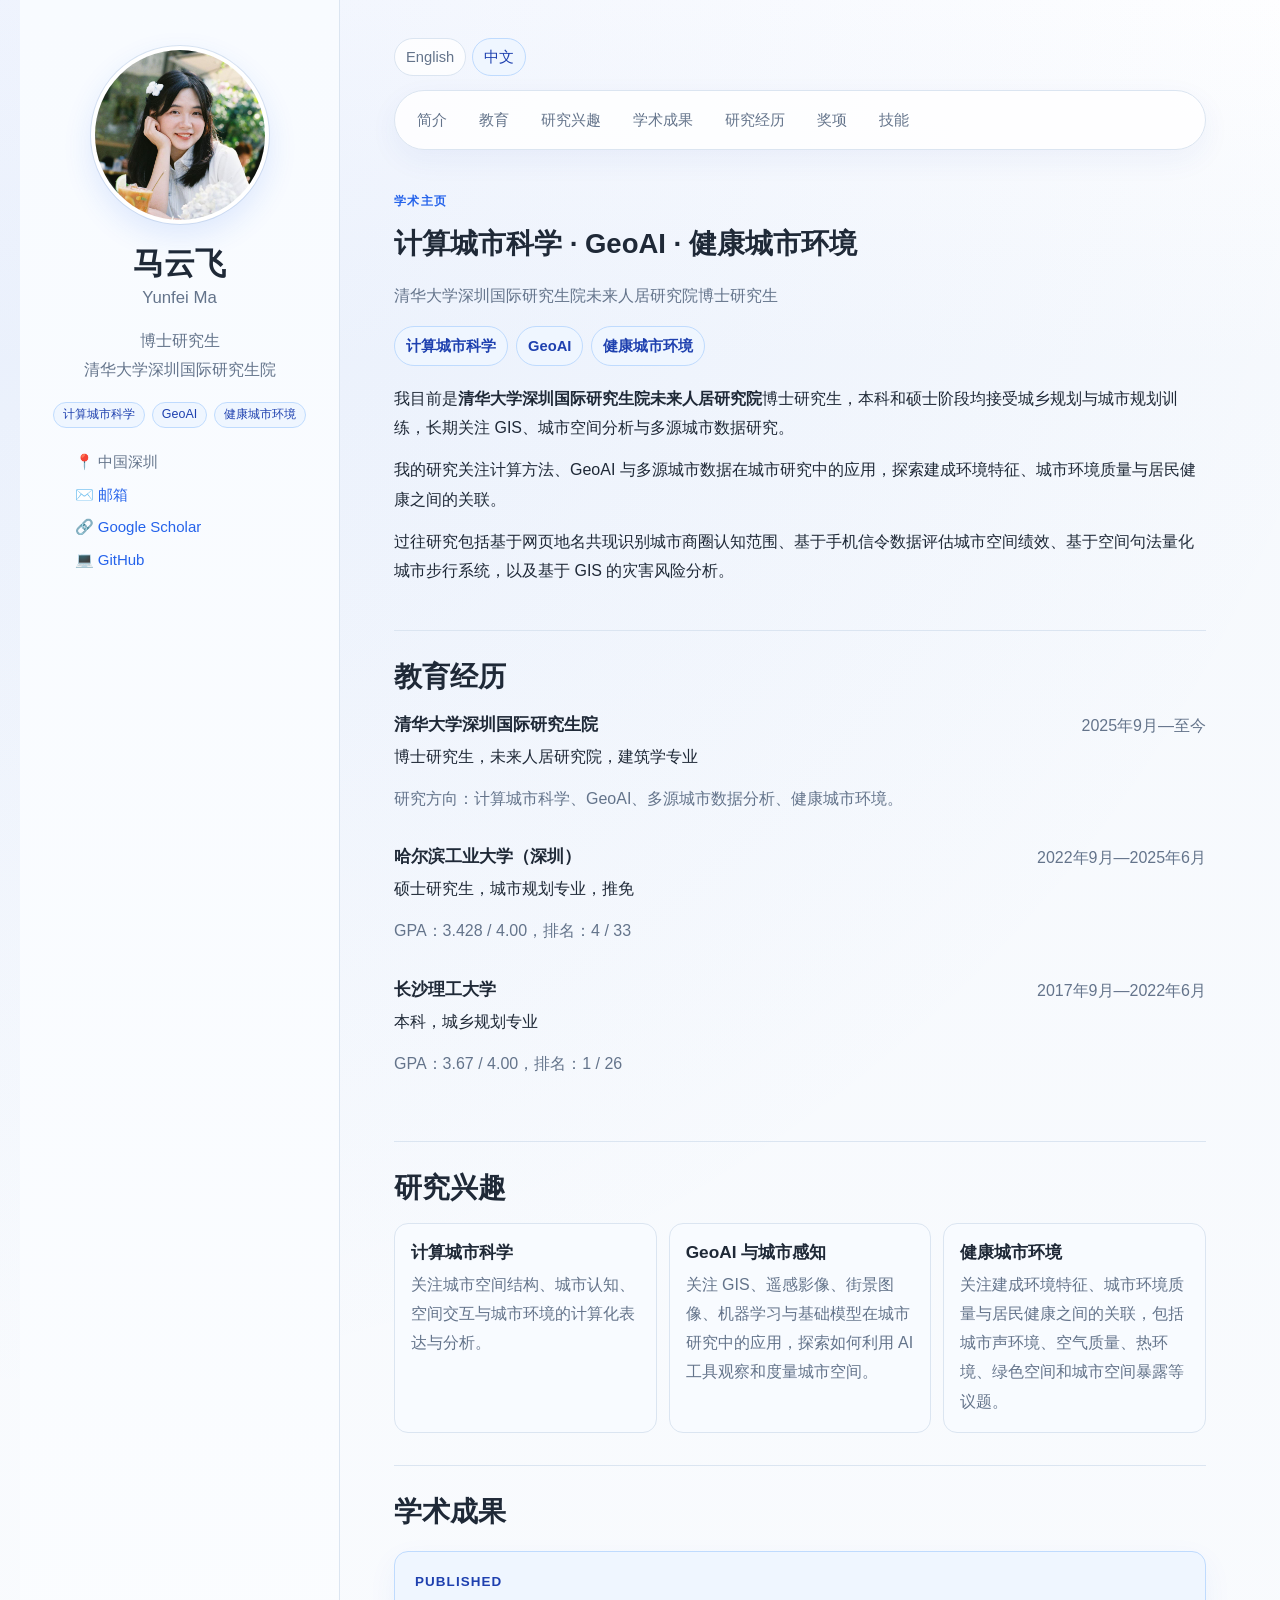
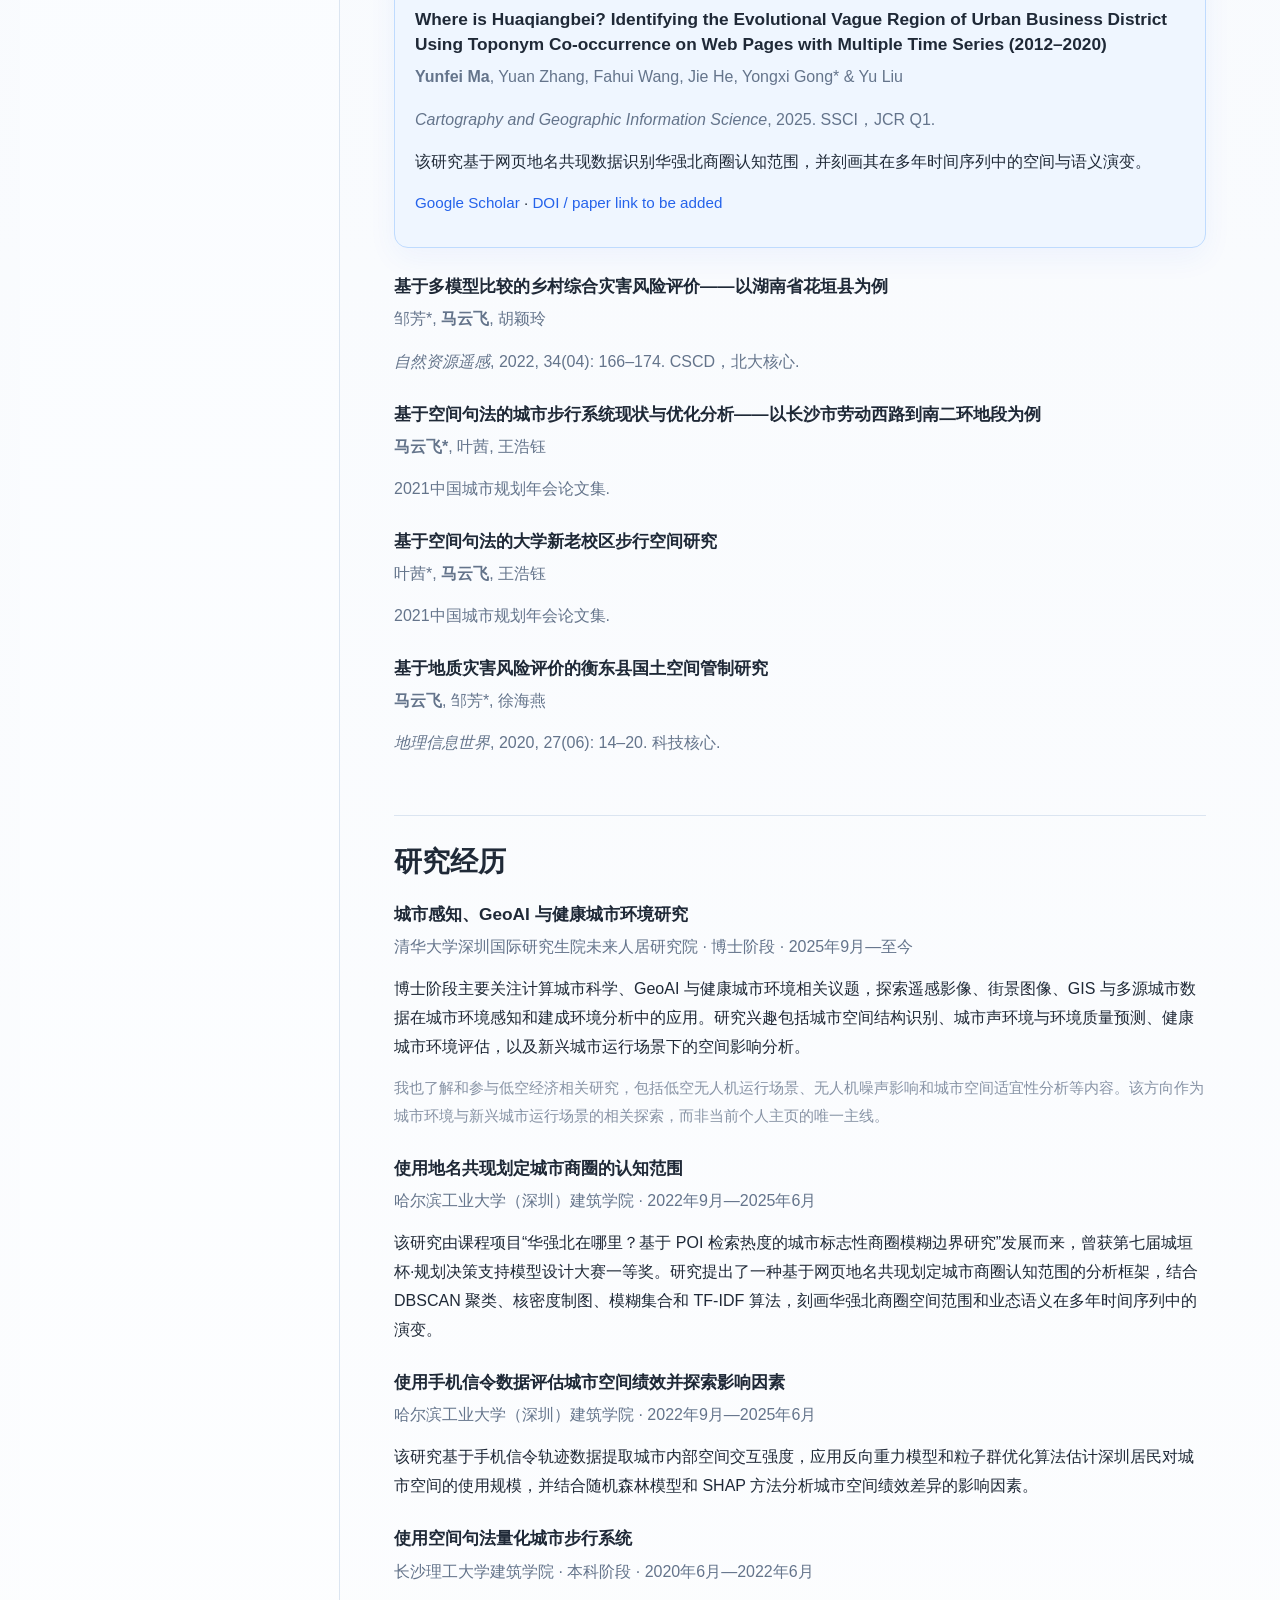
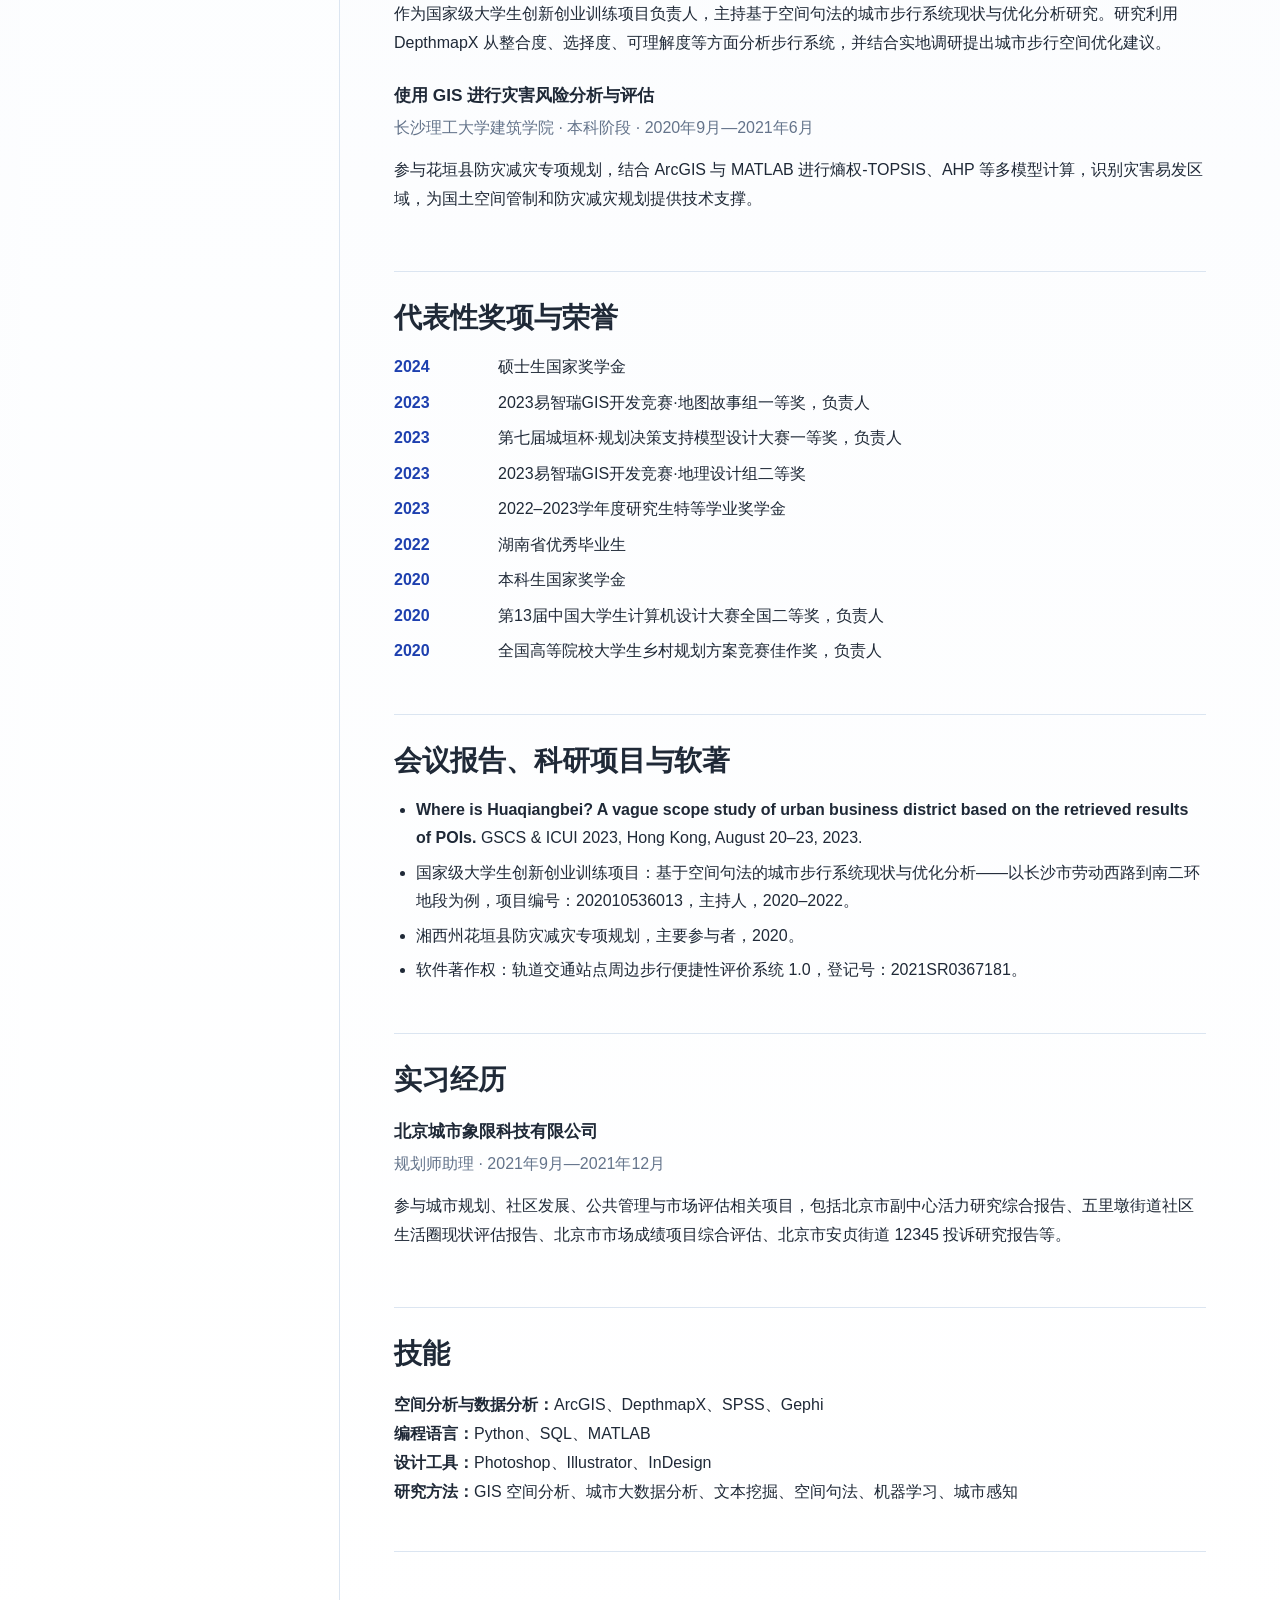
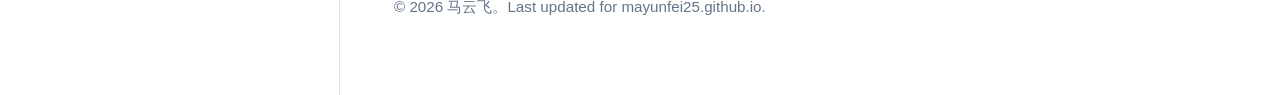
==== commit 8385b073: "Add files via upload" ====
--- a/zh.html
+++ b/zh.html
@@ -30,13 +30,10 @@
 
         <ul class="profile-list">
           <li>📍 中国深圳</li>
-          <li>✉️ <a href="mailto:mayunfei25@mails.tsinghua.edu.cn">mayunfei25@mails.tsinghua.edu.cn</a></li>
-          <li>🌐 <a href="https://mayunfei25.github.io/">mayunfei25.github.io</a></li>
+          <li>✉️ <a href="mailto:mayunfei25@mails.tsinghua.edu.cn" title="mayunfei25@mails.tsinghua.edu.cn">邮箱</a></li>
           <li>🔗 <a href="https://scholar.google.com/citations?hl=en&user=dMgCi0IAAAAJ">Google Scholar</a></li>
           <li>💻 <a href="https://github.com/mayunfei25">GitHub</a></li>
         </ul>
-
-        <p class="photo-note">打开 <code>?edit=1</code> 可以调整头像裁剪。</p>
       </div>
     </aside>
 
--- a/styles.css
+++ b/styles.css
@@ -15,6 +15,14 @@
   --shadow: 0 16px 42px rgba(30, 64, 175, 0.07);
   --max-width: 1240px;
 
+  /* Easy layout controls: change only these numbers if you want to tune the page. */
+  --sidebar-width: 320px;
+  --content-width: 900px;
+  --sidebar-list-width: 210px;
+  --hero-title-size: clamp(2.55rem, 5vw, 4.25rem);
+  --cn-hero-title-size: clamp(2.05rem, 3.25vw, 2.8rem);
+  --body-line-height: 1.66;
+
   /*
     Portrait crop variables.
     Your current preferred values are saved here.
@@ -42,7 +50,7 @@
   font-family: Inter, -apple-system, BlinkMacSystemFont, "Segoe UI", Roboto, "Helvetica Neue",
     Arial, "PingFang SC", "Microsoft YaHei", sans-serif;
   font-size: 16px;
-  line-height: 1.66;
+  line-height: var(--body-line-height);
 }
 
 a {
@@ -68,7 +76,7 @@
   max-width: var(--max-width);
   margin: 0 auto;
   display: grid;
-  grid-template-columns: 320px minmax(0, 1fr);
+  grid-template-columns: var(--sidebar-width) minmax(0, 1fr);
   min-height: 100vh;
 }
 
@@ -191,13 +199,19 @@
   padding: 0;
   margin: 0;
   text-align: left;
-  display: inline-block;
-  word-break: break-word;
+  display: block;
+  width: 100%;
+  max-width: var(--sidebar-list-width);
+  margin: 0 auto;
 }
 
 .profile-list li {
   margin: 8px 0;
   color: var(--muted);
+}
+
+.profile-list a {
+  overflow-wrap: anywhere;
 }
 
 .photo-note {
@@ -210,7 +224,7 @@
 
 .content {
   padding: 38px 54px 60px;
-  max-width: 900px;
+  max-width: var(--content-width);
 }
 
 .topnav {
@@ -605,7 +619,7 @@
 
 .zh .intro-section h2 {
   max-width: 820px;
-  font-size: clamp(2.05rem, 3.25vw, 2.8rem);
+  font-size: var(--cn-hero-title-size);
   line-height: 1.16;
   font-weight: 800;
   margin-bottom: 20px;
@@ -629,7 +643,7 @@
 .zh .profile-list {
   display: block;
   width: 100%;
-  max-width: 236px;
+  max-width: var(--sidebar-list-width);
   margin: 0 auto;
   font-size: 0.94rem;
   line-height: 1.65;
@@ -683,3 +697,6 @@
     justify-content: center;
   }
 }
+
+/* Hide public edit hints; crop editor still opens with ?edit=1. */
+.photo-note { display: none !important; }
